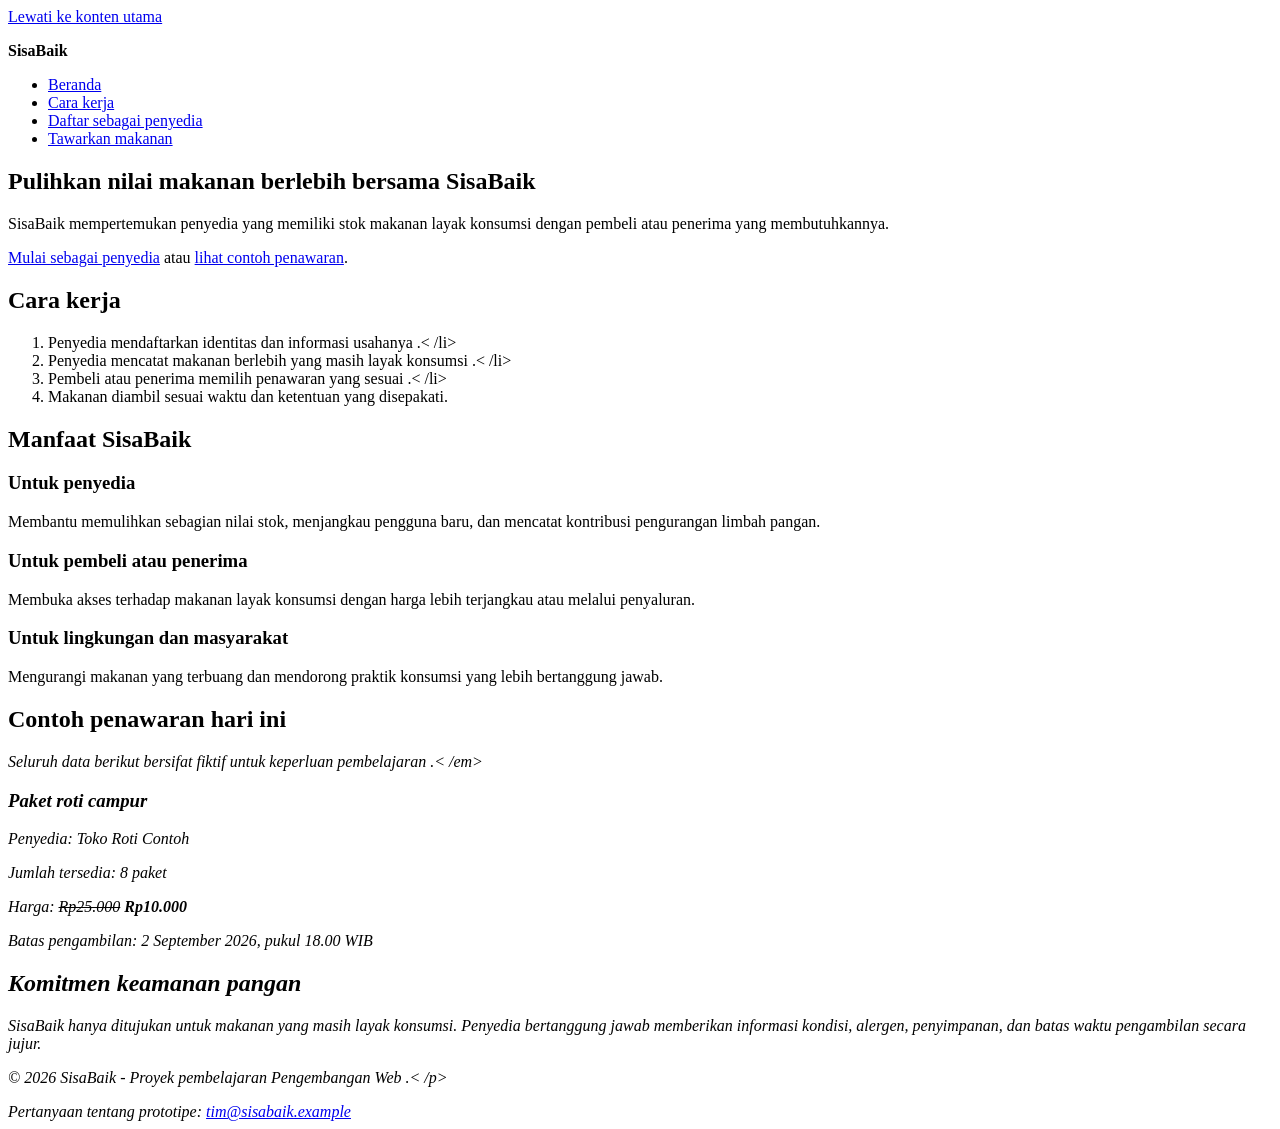
==== index.html @ ed5faccb "feat: add semantic SisaBaik information page" ====
<! doctype html>
<html lang="id">
<head>
<meta charset="utf-8">
<meta name="viewport" content="width=device-width, initial-scale=1">
<meta
name="description"
content="SisaBaik membantu penyedia menawarkan makanan berlebih agar tetap bernilai, terjangkau, dan tidak
terbuang."
>
<title>Beranda | SisaBaik</title>
</head>
<body>
<a href="#konten-utama">Lewati ke konten utama</a>

<header>
<p><strong>SisaBaik</strong></p>
<nav aria-label="Navigasi utama">
<ul>
<li><a href="index.html" aria-current="page">Beranda</a></li>
<li><a href="#cara-kerja">Cara kerja</a></li>
<li><a href="daftar-penyedia.html">Daftar sebagai penyedia</a></li>
<li><a href="tawarkan-makanan.html">Tawarkan makanan</a></li>
</ul>
</nav>
</header>

<main id="konten-utama" tabindex="-1">
<section aria-labelledby="judul-utama">
<h1 id="judul-utama">Pulihkan nilai makanan berlebih bersama SisaBaik</h1>
<p>
SisaBaik mempertemukan penyedia yang memiliki stok makanan layak
konsumsi dengan pembeli atau penerima yang membutuhkannya.
</p>
<a href="daftar-penyedia.html">Mulai sebagai penyedia</a>
atau
<a href="#penawaran-contoh">lihat contoh penawaran</a>.
</p>
</section>

<section id="cara-kerja" aria-labelledby="judul-cara-kerja">
<h2 id="judul-cara-kerja">Cara kerja</h2>
<ol>
<li>Penyedia mendaftarkan identitas dan informasi usahanya .< /li>
<li>Penyedia mencatat makanan berlebih yang masih layak konsumsi .< /li>
<li>Pembeli atau penerima memilih penawaran yang sesuai .< /li>
<li>Makanan diambil sesuai waktu dan ketentuan yang disepakati. </li>
</ol>
</section>

<section aria-labelledby="judul-manfaat">
<h2 id="judul-manfaat">Manfaat SisaBaik</h2>

<article>
<h3>Untuk penyedia</h3>
<p>
Membantu memulihkan sebagian nilai stok, menjangkau pengguna baru,
dan mencatat kontribusi pengurangan limbah pangan.
</p>
</article>

<article>
<h3>Untuk pembeli atau penerima</h3>
<p>
Membuka akses terhadap makanan layak konsumsi dengan harga lebih
terjangkau atau melalui penyaluran.
</p>
</article>

<article>
<h3>Untuk lingkungan dan masyarakat</h3>
<p>
Mengurangi makanan yang terbuang dan mendorong praktik konsumsi
yang lebih bertanggung jawab.
</p>
</article>
</section>

<section id="penawaran-contoh" aria-labelledby="judul-penawaran">
<h2 id="judul-penawaran">Contoh penawaran hari ini</h2>
<p><em>Seluruh data berikut bersifat fiktif untuk keperluan pembelajaran .< /em></p>

<article>
<h3>Paket roti campur</h3>
<p>Penyedia: Toko Roti Contoh</p>
<p>Jumlah tersedia: <data value="8">8 paket</data></p>
<p>Harga: <del>Rp25.000</del> <strong>Rp10.000</strong></p>
<p>
Batas pengambilan:
<time datetime="2026-09-02T18:00:00+07:00">
2 September 2026, pukul 18.00 WIB
</time>
</p>
</article>
</section>

<section aria-labelledby="judul-keamanan">
<h2 id="judul-keamanan">Komitmen keamanan pangan</h2>
<p>
    SisaBaik hanya ditujukan untuk makanan yang masih layak konsumsi.
Penyedia bertanggung jawab memberikan informasi kondisi, alergen,
penyimpanan, dan batas waktu pengambilan secara jujur.
</p>
</section>
</main>

<footer>
<p>&copy; 2026 SisaBaik - Proyek pembelajaran Pengembangan Web .< /p>
<address>
Pertanyaan tentang prototipe:
<a href="mailto:tim@sisabaik.example">tim@sisabaik.example</a>
</address>
</footer>
</body>
</html>
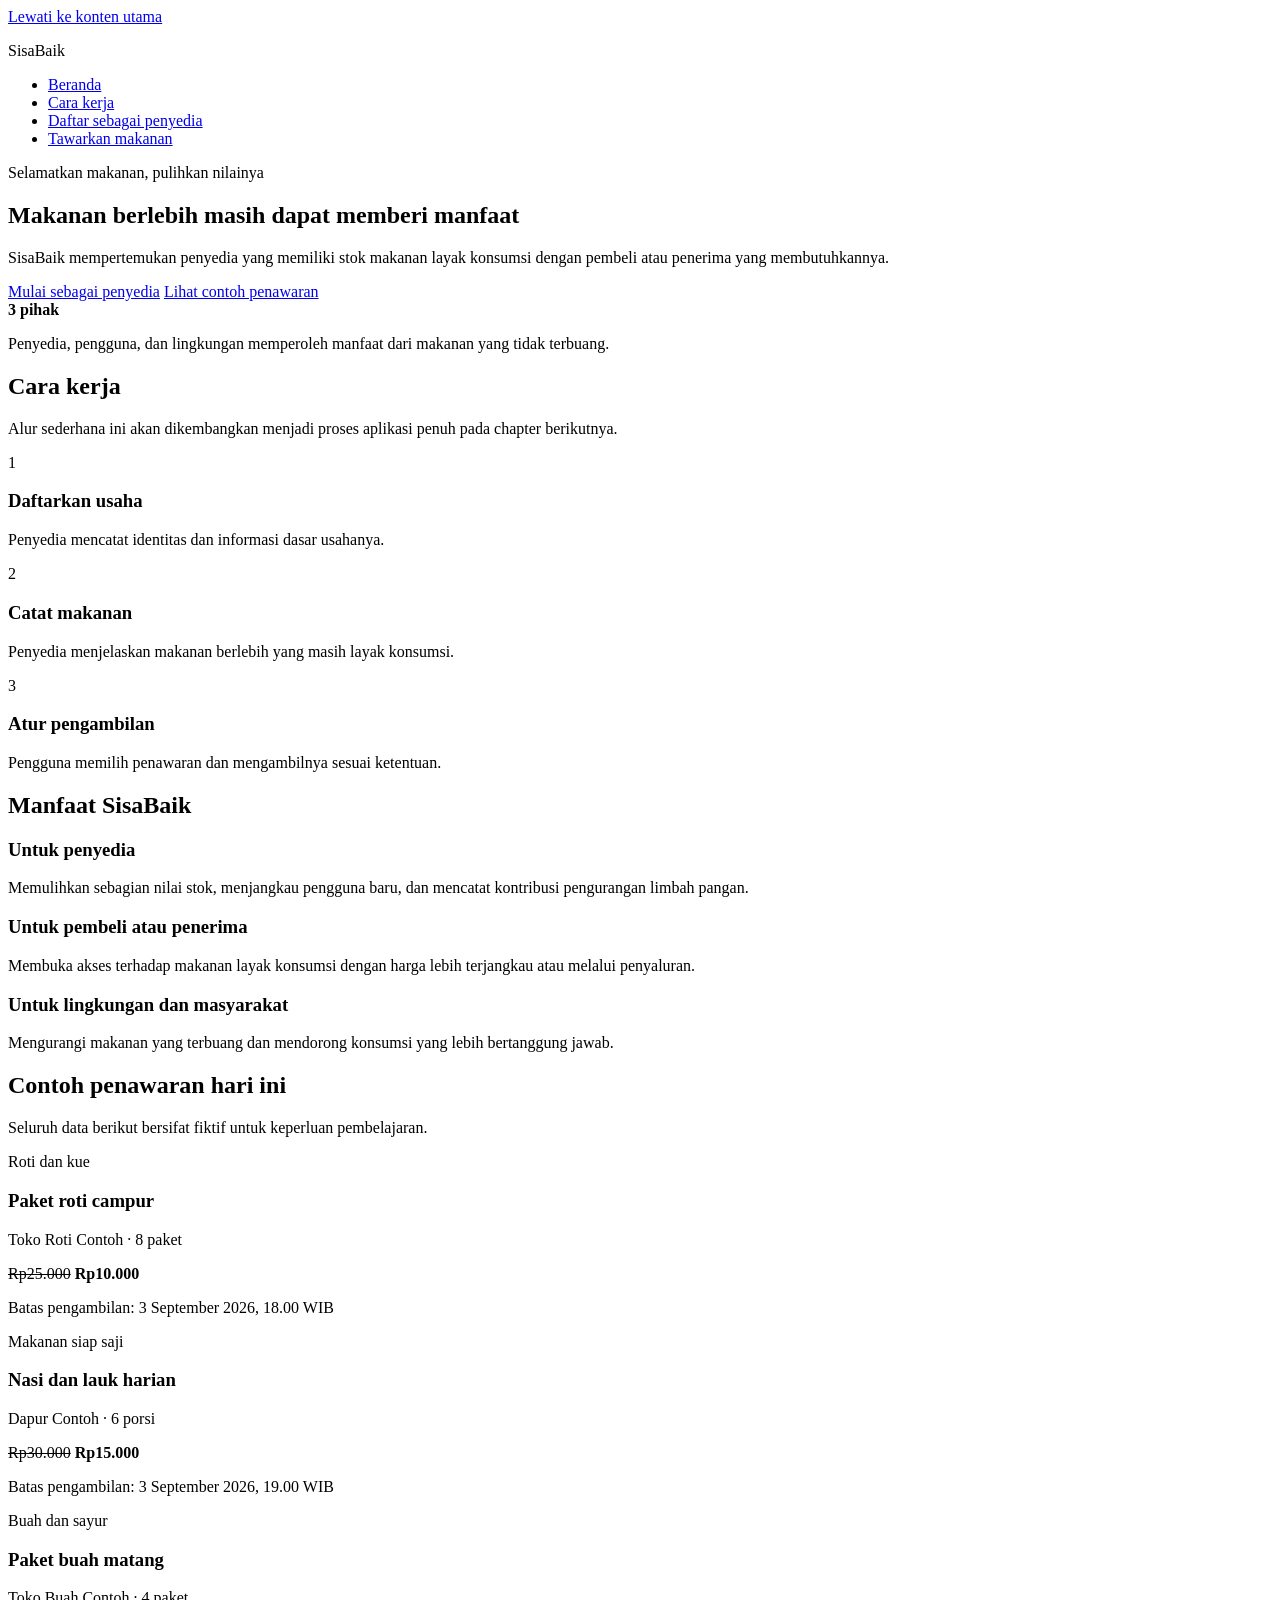
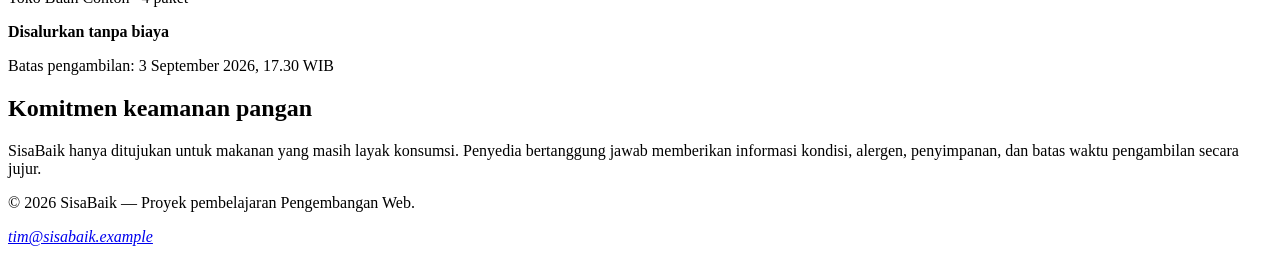
==== commit b106f177: "style: apply responsive layout to SisaBaik pages" ====
--- a/index.html
+++ b/index.html
@@ -1,115 +1,148 @@
-<! doctype html>
+<!doctype html>
 <html lang="id">
-<head>
-<meta charset="utf-8">
-<meta name="viewport" content="width=device-width, initial-scale=1">
-<meta
-name="description"
-content="SisaBaik membantu penyedia menawarkan makanan berlebih agar tetap bernilai, terjangkau, dan tidak
-terbuang."
->
-<title>Beranda | SisaBaik</title>
-</head>
-<body>
-<a href="#konten-utama">Lewati ke konten utama</a>
-
-<header>
-<p><strong>SisaBaik</strong></p>
-<nav aria-label="Navigasi utama">
-<ul>
-<li><a href="index.html" aria-current="page">Beranda</a></li>
-<li><a href="#cara-kerja">Cara kerja</a></li>
-<li><a href="daftar-penyedia.html">Daftar sebagai penyedia</a></li>
-<li><a href="tawarkan-makanan.html">Tawarkan makanan</a></li>
-</ul>
-</nav>
-</header>
-
-<main id="konten-utama" tabindex="-1">
-<section aria-labelledby="judul-utama">
-<h1 id="judul-utama">Pulihkan nilai makanan berlebih bersama SisaBaik</h1>
-<p>
-SisaBaik mempertemukan penyedia yang memiliki stok makanan layak
-konsumsi dengan pembeli atau penerima yang membutuhkannya.
-</p>
-<a href="daftar-penyedia.html">Mulai sebagai penyedia</a>
-atau
-<a href="#penawaran-contoh">lihat contoh penawaran</a>.
-</p>
-</section>
-
-<section id="cara-kerja" aria-labelledby="judul-cara-kerja">
-<h2 id="judul-cara-kerja">Cara kerja</h2>
-<ol>
-<li>Penyedia mendaftarkan identitas dan informasi usahanya .< /li>
-<li>Penyedia mencatat makanan berlebih yang masih layak konsumsi .< /li>
-<li>Pembeli atau penerima memilih penawaran yang sesuai .< /li>
-<li>Makanan diambil sesuai waktu dan ketentuan yang disepakati. </li>
-</ol>
-</section>
-
-<section aria-labelledby="judul-manfaat">
-<h2 id="judul-manfaat">Manfaat SisaBaik</h2>
-
-<article>
-<h3>Untuk penyedia</h3>
-<p>
-Membantu memulihkan sebagian nilai stok, menjangkau pengguna baru,
-dan mencatat kontribusi pengurangan limbah pangan.
-</p>
-</article>
-
-<article>
-<h3>Untuk pembeli atau penerima</h3>
-<p>
-Membuka akses terhadap makanan layak konsumsi dengan harga lebih
-terjangkau atau melalui penyaluran.
-</p>
-</article>
-
-<article>
-<h3>Untuk lingkungan dan masyarakat</h3>
-<p>
-Mengurangi makanan yang terbuang dan mendorong praktik konsumsi
-yang lebih bertanggung jawab.
-</p>
-</article>
-</section>
-
-<section id="penawaran-contoh" aria-labelledby="judul-penawaran">
-<h2 id="judul-penawaran">Contoh penawaran hari ini</h2>
-<p><em>Seluruh data berikut bersifat fiktif untuk keperluan pembelajaran .< /em></p>
-
-<article>
-<h3>Paket roti campur</h3>
-<p>Penyedia: Toko Roti Contoh</p>
-<p>Jumlah tersedia: <data value="8">8 paket</data></p>
-<p>Harga: <del>Rp25.000</del> <strong>Rp10.000</strong></p>
-<p>
-Batas pengambilan:
-<time datetime="2026-09-02T18:00:00+07:00">
-2 September 2026, pukul 18.00 WIB
-</time>
-</p>
-</article>
-</section>
-
-<section aria-labelledby="judul-keamanan">
-<h2 id="judul-keamanan">Komitmen keamanan pangan</h2>
-<p>
-    SisaBaik hanya ditujukan untuk makanan yang masih layak konsumsi.
-Penyedia bertanggung jawab memberikan informasi kondisi, alergen,
-penyimpanan, dan batas waktu pengambilan secara jujur.
-</p>
-</section>
-</main>
-
-<footer>
-<p>&copy; 2026 SisaBaik - Proyek pembelajaran Pengembangan Web .< /p>
-<address>
-Pertanyaan tentang prototipe:
-<a href="mailto:tim@sisabaik.example">tim@sisabaik.example</a>
-</address>
-</footer>
-</body>
+ <head>
+ <meta charset="utf-8">
+ <meta name="viewport" content="width=device-width, initial-scale=1">
+ <meta name="description" content="SisaBaik membantu penyedia menawarkan makanan berlebih agar tetap bernilai,
+terjangkau, dan tidak terbuang.">
+ <title>Beranda | SisaBaik</title>
+ <link rel="stylesheet" href="styles.css">
+ </head>
+ <body>
+ <a class="skip-link" href="#konten-utama">Lewati ke konten utama</a>
+ <header class="site-header">
+ <div class="container header-layout">
+ <p class="brand">SisaBaik</p>
+ <nav aria-label="Navigasi utama">
+ <ul class="nav-list">
+ <li><a href="index.html" aria-current="page">Beranda</a></li>
+ <li><a href="#cara-kerja">Cara kerja</a></li>
+ <li><a href="daftar-penyedia.html">Daftar sebagai penyedia</a></li>
+ <li><a href="tawarkan-makanan.html">Tawarkan makanan</a></li>
+ </ul>
+ </nav>
+ </div>
+ </header>
+ <main id="konten-utama" tabindex="-1">
+ <section class="hero" aria-labelledby="judul-utama">
+ <div class="container hero-layout">
+ <div>
+ <p class="eyebrow">Selamatkan makanan, pulihkan nilainya</p>
+ <h1 id="judul-utama">Makanan berlebih masih dapat memberi manfaat</h1>
+ <p class="lead">SisaBaik mempertemukan penyedia yang memiliki stok makanan layak konsumsi dengan pembeli
+atau penerima yang membutuhkannya.</p>
+ <div class="button-group">
+ <a class="button" href="daftar-penyedia.html">Mulai sebagai penyedia</a>
+ <a class="button button-secondary" href="#penawaran-contoh">Lihat contoh penawaran</a>
+ </div>
+ </div>
+ <aside class="hero-panel" aria-label="Ringkasan manfaat SisaBaik">
+ <strong>3 pihak</strong>
+ <p>Penyedia, pengguna, dan lingkungan memperoleh manfaat dari makanan yang tidak terbuang.</p>
+ </aside>
+ </div>
+ </section>
+ <section class="section" id="cara-kerja" aria-labelledby="judul-cara-kerja">
+ <div class="container">
+ <h2 id="judul-cara-kerja">Cara kerja</h2>
+ <p class="section-intro">Alur sederhana ini akan dikembangkan menjadi proses aplikasi penuh pada chapter
+berikutnya.</p>
+ <div class="steps-grid">
+ <article class="card">
+ <span class="step-number" aria-hidden="true">1</span>
+ <h3>Daftarkan usaha</h3>
+ <p>Penyedia mencatat identitas dan informasi dasar usahanya.</p>
+ </article>
+ <article class="card">
+ <span class="step-number" aria-hidden="true">2</span>
+ <h3>Catat makanan</h3>
+ <p>Penyedia menjelaskan makanan berlebih yang masih layak konsumsi.</p>
+ </article>
+ <article class="card">
+ <span class="step-number" aria-hidden="true">3</span>
+ <h3>Atur pengambilan</h3>
+ <p>Pengguna memilih penawaran dan mengambilnya sesuai ketentuan.</p>
+ </article>
+ </div>
+ </div>
+ </section>
+ <section class="section section-alt" aria-labelledby="judul-manfaat">
+ <div class="container">
+ <h2 id="judul-manfaat">Manfaat SisaBaik</h2>
+ <div class="benefit-grid">
+ <article class="card">
+ <h3>Untuk penyedia</h3>
+ <p>Memulihkan sebagian nilai stok, menjangkau pengguna baru, dan mencatat kontribusi pengurangan limbah
+pangan.</p>
+ </article>
+ <article class="card">
+ <h3>Untuk pembeli atau penerima</h3>
+ <p>Membuka akses terhadap makanan layak konsumsi dengan harga lebih terjangkau atau melalui
+penyaluran.</p>
+ </article>
+ <article class="card">
+ <h3>Untuk lingkungan dan masyarakat</h3>
+ <p>Mengurangi makanan yang terbuang dan mendorong konsumsi yang lebih bertanggung jawab.</p>
+ </article>
+ </div>
+ </div>
+ </section>
+ <section class="section" id="penawaran-contoh" aria-labelledby="judul-penawaran">
+ <div class="container">
+ <h2 id="judul-penawaran">Contoh penawaran hari ini</h2>
+ <p class="section-intro">Seluruh data berikut bersifat fiktif untuk keperluan pembelajaran.</p>
+ <div class="offer-grid">
+ <article class="offer-card">
+ <div class="offer-card__visual" aria-hidden="true"></div>
+ <div class="offer-card__content">
+ <span class="badge">Roti dan kue</span>
+ <h3>Paket roti campur</h3>
+ <p class="offer-card__meta">Toko Roti Contoh · <data value="8">8 paket</data></p>
+ <p class="offer-card__price"><del>Rp25.000</del> <strong>Rp10.000</strong></p>
+ <p>Batas pengambilan: <time datetime="2026-09-03T18:00:00+07:00">3 September 2026, 18.00
+WIB</time></p>
+ </div>
+ </article>
+ <article class="offer-card">
+ <div class="offer-card__visual" aria-hidden="true"></div>
+ <div class="offer-card__content">
+ <span class="badge">Makanan siap saji</span>
+ <h3>Nasi dan lauk harian</h3>
+ <p class="offer-card__meta">Dapur Contoh · <data value="6">6 porsi</data></p>
+ <p class="offer-card__price"><del>Rp30.000</del> <strong>Rp15.000</strong></p>
+ <p>Batas pengambilan: <time datetime="2026-09-03T19:00:00+07:00">3 September 2026, 19.00
+WIB</time></p>
+ </div>
+ </article>
+ <article class="offer-card">
+ <div class="offer-card__visual" aria-hidden="true"></div>
+ <div class="offer-card__content">
+ <span class="badge">Buah dan sayur</span>
+ <h3>Paket buah matang</h3>
+ <p class="offer-card__meta">Toko Buah Contoh · <data value="4">4 paket</data></p>
+ <p class="offer-card__price"><strong>Disalurkan tanpa biaya</strong></p>
+ <p>Batas pengambilan: <time datetime="2026-09-03T17:30:00+07:00">3 September 2026, 17.30
+WIB</time></p>
+ </div>
+ </article>
+ </div>
+ </div>
+ </section>
+ <section class="section section-alt" aria-labelledby="judul-keamanan">
+ <div class="container">
+ <div class="notice">
+ <h2 id="judul-keamanan">Komitmen keamanan pangan</h2>
+ <p>SisaBaik hanya ditujukan untuk makanan yang masih layak konsumsi. Penyedia bertanggung jawab memberikan
+informasi kondisi, alergen, penyimpanan, dan batas waktu pengambilan secara jujur.</p>
+ </div>
+ </div>
+ </section>
+ </main>
+ <footer class="site-footer">
+ <div class="container footer-layout">
+ <p>&copy; 2026 SisaBaik — Proyek pembelajaran Pengembangan Web.</p>
+ <address><a href="mailto:tim@sisabaik.example">tim@sisabaik.example</a></address>
+ </div>
+ </footer>
+ </body>
 </html>
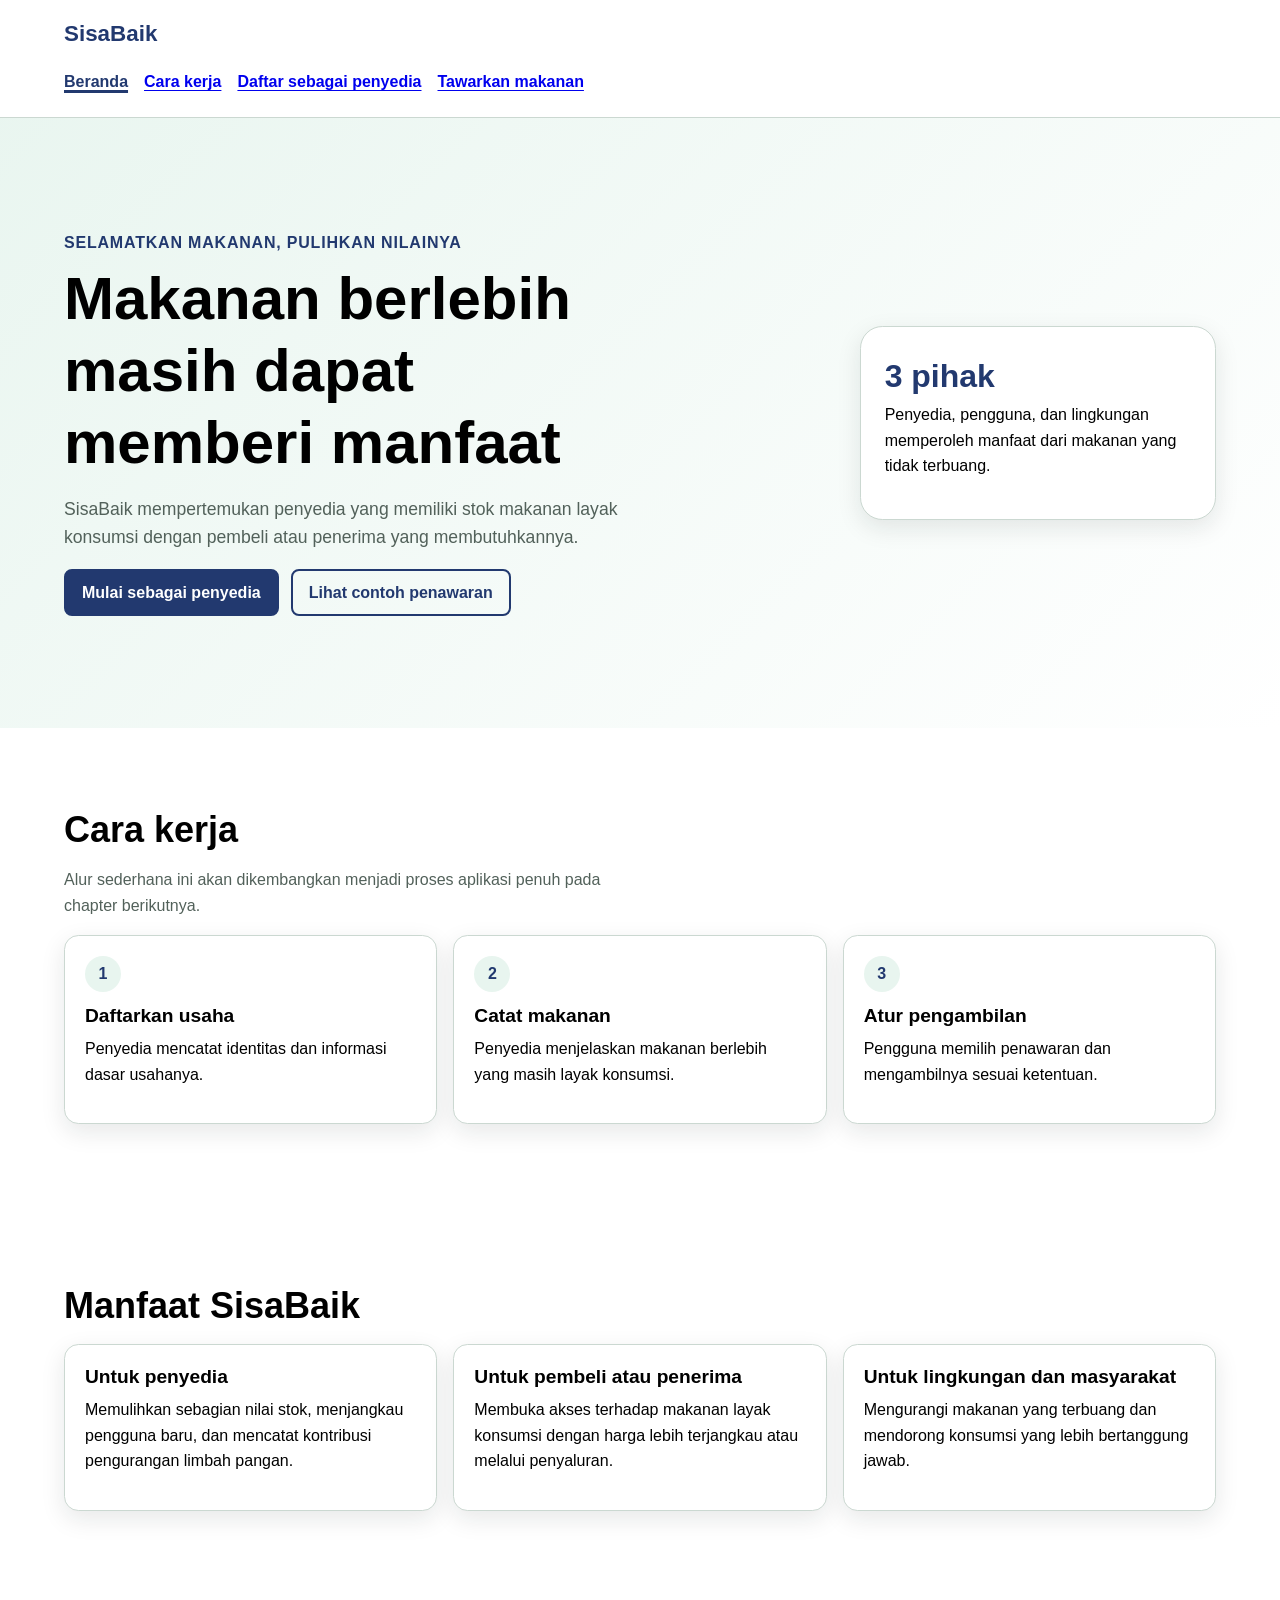
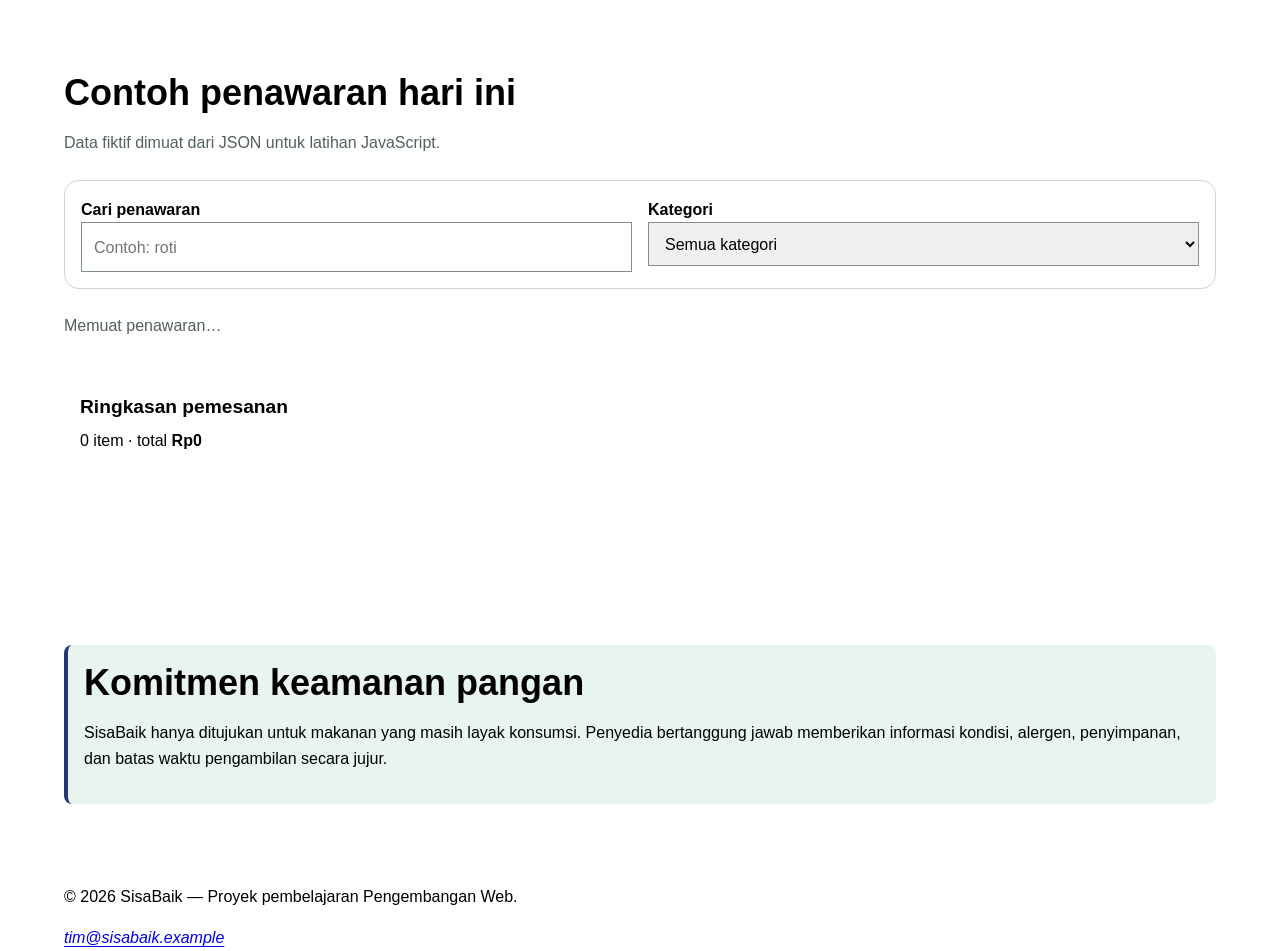
==== commit 180bb032: "feat: add JSON-powered offer catalog" ====
--- a/index.html
+++ b/index.html
@@ -1,148 +1,137 @@
-<!doctype html>
-<html lang="id">
- <head>
- <meta charset="utf-8">
- <meta name="viewport" content="width=device-width, initial-scale=1">
- <meta name="description" content="SisaBaik membantu penyedia menawarkan makanan berlebih agar tetap bernilai,
-terjangkau, dan tidak terbuang.">
- <title>Beranda | SisaBaik</title>
- <link rel="stylesheet" href="styles.css">
- </head>
- <body>
- <a class="skip-link" href="#konten-utama">Lewati ke konten utama</a>
- <header class="site-header">
- <div class="container header-layout">
- <p class="brand">SisaBaik</p>
- <nav aria-label="Navigasi utama">
- <ul class="nav-list">
- <li><a href="index.html" aria-current="page">Beranda</a></li>
- <li><a href="#cara-kerja">Cara kerja</a></li>
- <li><a href="daftar-penyedia.html">Daftar sebagai penyedia</a></li>
- <li><a href="tawarkan-makanan.html">Tawarkan makanan</a></li>
- </ul>
- </nav>
- </div>
- </header>
- <main id="konten-utama" tabindex="-1">
- <section class="hero" aria-labelledby="judul-utama">
- <div class="container hero-layout">
- <div>
- <p class="eyebrow">Selamatkan makanan, pulihkan nilainya</p>
- <h1 id="judul-utama">Makanan berlebih masih dapat memberi manfaat</h1>
- <p class="lead">SisaBaik mempertemukan penyedia yang memiliki stok makanan layak konsumsi dengan pembeli
-atau penerima yang membutuhkannya.</p>
- <div class="button-group">
- <a class="button" href="daftar-penyedia.html">Mulai sebagai penyedia</a>
- <a class="button button-secondary" href="#penawaran-contoh">Lihat contoh penawaran</a>
- </div>
- </div>
- <aside class="hero-panel" aria-label="Ringkasan manfaat SisaBaik">
- <strong>3 pihak</strong>
- <p>Penyedia, pengguna, dan lingkungan memperoleh manfaat dari makanan yang tidak terbuang.</p>
- </aside>
- </div>
- </section>
- <section class="section" id="cara-kerja" aria-labelledby="judul-cara-kerja">
- <div class="container">
- <h2 id="judul-cara-kerja">Cara kerja</h2>
- <p class="section-intro">Alur sederhana ini akan dikembangkan menjadi proses aplikasi penuh pada chapter
-berikutnya.</p>
- <div class="steps-grid">
- <article class="card">
- <span class="step-number" aria-hidden="true">1</span>
- <h3>Daftarkan usaha</h3>
- <p>Penyedia mencatat identitas dan informasi dasar usahanya.</p>
- </article>
- <article class="card">
- <span class="step-number" aria-hidden="true">2</span>
- <h3>Catat makanan</h3>
- <p>Penyedia menjelaskan makanan berlebih yang masih layak konsumsi.</p>
- </article>
- <article class="card">
- <span class="step-number" aria-hidden="true">3</span>
- <h3>Atur pengambilan</h3>
- <p>Pengguna memilih penawaran dan mengambilnya sesuai ketentuan.</p>
- </article>
- </div>
- </div>
- </section>
- <section class="section section-alt" aria-labelledby="judul-manfaat">
- <div class="container">
- <h2 id="judul-manfaat">Manfaat SisaBaik</h2>
- <div class="benefit-grid">
- <article class="card">
- <h3>Untuk penyedia</h3>
- <p>Memulihkan sebagian nilai stok, menjangkau pengguna baru, dan mencatat kontribusi pengurangan limbah
-pangan.</p>
- </article>
- <article class="card">
- <h3>Untuk pembeli atau penerima</h3>
- <p>Membuka akses terhadap makanan layak konsumsi dengan harga lebih terjangkau atau melalui
-penyaluran.</p>
- </article>
- <article class="card">
- <h3>Untuk lingkungan dan masyarakat</h3>
- <p>Mengurangi makanan yang terbuang dan mendorong konsumsi yang lebih bertanggung jawab.</p>
- </article>
- </div>
- </div>
- </section>
- <section class="section" id="penawaran-contoh" aria-labelledby="judul-penawaran">
- <div class="container">
- <h2 id="judul-penawaran">Contoh penawaran hari ini</h2>
- <p class="section-intro">Seluruh data berikut bersifat fiktif untuk keperluan pembelajaran.</p>
- <div class="offer-grid">
- <article class="offer-card">
- <div class="offer-card__visual" aria-hidden="true"></div>
- <div class="offer-card__content">
- <span class="badge">Roti dan kue</span>
- <h3>Paket roti campur</h3>
- <p class="offer-card__meta">Toko Roti Contoh · <data value="8">8 paket</data></p>
- <p class="offer-card__price"><del>Rp25.000</del> <strong>Rp10.000</strong></p>
- <p>Batas pengambilan: <time datetime="2026-09-03T18:00:00+07:00">3 September 2026, 18.00
-WIB</time></p>
- </div>
- </article>
- <article class="offer-card">
- <div class="offer-card__visual" aria-hidden="true"></div>
- <div class="offer-card__content">
- <span class="badge">Makanan siap saji</span>
- <h3>Nasi dan lauk harian</h3>
- <p class="offer-card__meta">Dapur Contoh · <data value="6">6 porsi</data></p>
- <p class="offer-card__price"><del>Rp30.000</del> <strong>Rp15.000</strong></p>
- <p>Batas pengambilan: <time datetime="2026-09-03T19:00:00+07:00">3 September 2026, 19.00
-WIB</time></p>
- </div>
- </article>
- <article class="offer-card">
- <div class="offer-card__visual" aria-hidden="true"></div>
- <div class="offer-card__content">
- <span class="badge">Buah dan sayur</span>
- <h3>Paket buah matang</h3>
- <p class="offer-card__meta">Toko Buah Contoh · <data value="4">4 paket</data></p>
- <p class="offer-card__price"><strong>Disalurkan tanpa biaya</strong></p>
- <p>Batas pengambilan: <time datetime="2026-09-03T17:30:00+07:00">3 September 2026, 17.30
-WIB</time></p>
- </div>
- </article>
- </div>
- </div>
- </section>
- <section class="section section-alt" aria-labelledby="judul-keamanan">
- <div class="container">
- <div class="notice">
- <h2 id="judul-keamanan">Komitmen keamanan pangan</h2>
- <p>SisaBaik hanya ditujukan untuk makanan yang masih layak konsumsi. Penyedia bertanggung jawab memberikan
-informasi kondisi, alergen, penyimpanan, dan batas waktu pengambilan secara jujur.</p>
- </div>
- </div>
- </section>
- </main>
- <footer class="site-footer">
- <div class="container footer-layout">
- <p>&copy; 2026 SisaBaik — Proyek pembelajaran Pengembangan Web.</p>
- <address><a href="mailto:tim@sisabaik.example">tim@sisabaik.example</a></address>
- </div>
- </footer>
- </body>
-</html>+<!doctype html> 
+<html lang="id"> 
+  <head> 
+
+<meta charset="utf-8"> 
+<meta name="viewport" content="width=device-width, initial-scale=1"> 
+<meta name="description" content="SisaBaik membantu penyedia menawarkan makanan berlebih agar tetap bernilai, terjangkau, dan tidak terbuang."> 
+<title>Beranda | SisaBaik</title> 
+<link rel="stylesheet" href="styles.css"> 
+<script src="app.js" defer></script> 
+</head> 
+<body> 
+<a class="skip-link" href="#konten-utama">Lewati ke konten utama</a> 
+ 
+<header class="site-header"> 
+<div class="container header-layout"> 
+<p class="brand">SisaBaik</p> 
+<nav aria-label="Navigasi utama"> 
+<ul class="nav-list"> 
+    <li><a href="index.html" aria-current="page">Beranda</a></li> 
+    <li><a href="#cara-kerja">Cara kerja</a></li> 
+    <li><a href="daftar-penyedia.html">Daftar sebagai penyedia</a></li> 
+    <li><a href="tawarkan-makanan.html">Tawarkan makanan</a></li> 
+    </ul> 
+    </nav> 
+    </div> 
+    </header> 
+ 
+<main id="konten-utama" tabindex="-1"> 
+<section class="hero" aria-labelledby="judul-utama"> 
+<div class="container hero-layout"> 
+    <div> 
+    <p class="eyebrow">Selamatkan makanan, pulihkan nilainya</p> 
+    <h1 id="judul-utama">Makanan berlebih masih dapat memberi manfaat</h1> 
+    <p class="lead">SisaBaik mempertemukan penyedia yang memiliki stok makanan layak konsumsi dengan pembeli atau penerima yang membutuhkannya.</p> 
+    <div class="button-group"> 
+    <a class="button" href="daftar-penyedia.html">Mulai sebagai penyedia</a> <a class="button button-secondary" href="#penawaran-contoh">Lihat contoh penawaran</a> 
+    </div> 
+    </div> 
+    <aside class="hero-panel" aria-label="Ringkasan manfaat SisaBaik"> 
+    <strong>3 pihak</strong> 
+    <p>Penyedia, pengguna, dan lingkungan memperoleh manfaat dari makanan yang tidak terbuang.</p> 
+    </aside> 
+    </div> 
+    </section> 
+ 
+<section class="section" id="cara-kerja" aria-labelledby="judul-cara-kerja"> 
+<div class="container"> 
+    <h2 id="judul-cara-kerja">Cara kerja</h2> 
+    <p class="section-intro">Alur sederhana ini akan dikembangkan menjadi proses aplikasi penuh pada chapter berikutnya.</p> 
+    <div class="steps-grid"> 
+    <article class="card"> 
+    <span class="step-number" aria-hidden="true">1</span> 
+    <h3>Daftarkan usaha</h3> 
+    <p>Penyedia mencatat identitas dan informasi dasar usahanya.</p> 
+    </article> 
+    <article class="card"> 
+    <span class="step-number" aria-hidden="true">2</span> 
+    <h3>Catat makanan</h3> 
+    <p>Penyedia menjelaskan makanan berlebih yang masih layak konsumsi.</p> 
+    </article> 
+    <article class="card"> 
+    <span class="step-number" aria-hidden="true">3</span> 
+    <h3>Atur pengambilan</h3> 
+    <p>Pengguna memilih penawaran dan mengambilnya sesuai ketentuan.</p> 
+    </article> 
+    </div> 
+</div> 
+</section> 
+ 
+<section class="section section-alt" aria-labelledby="judul-manfaat"> 
+<div class="container"> 
+    <h2 id="judul-manfaat">Manfaat SisaBaik</h2> 
+    <div class="benefit-grid"> 
+    <article class="card"> 
+    <h3>Untuk penyedia</h3> 
+    <p>Memulihkan sebagian nilai stok, menjangkau pengguna baru, dan mencatat kontribusi pengurangan limbah pangan.</p> 
+    </article> 
+    <article class="card"> 
+    <h3>Untuk pembeli atau penerima</h3> 
+    <p>Membuka akses terhadap makanan layak konsumsi dengan harga lebih terjangkau atau melalui penyaluran.</p> 
+    </article> 
+    <article class="card"> 
+    <h3>Untuk lingkungan dan masyarakat</h3> 
+    <p>Mengurangi makanan yang terbuang dan mendorong konsumsi yang lebih bertanggung jawab.</p> 
+    </article> 
+    </div> 
+    </div> 
+</section> 
+ 
+<section class="section" id="penawaran-contoh" aria-labelledby="judul-penawaran"> 
+<div class="container"> 
+<h2 id="judul-penawaran">Contoh penawaran hari ini</h2> 
+<p class="section-intro">Data fiktif dimuat dari JSON untuk latihan JavaScript.</p> 
+<form class="filter-panel" id="filter-form" role="search"> 
+    <p> 
+    <label for="kata-kunci">Cari penawaran</label><br> 
+    <input id="kata-kunci" name="kata_kunci" type="search" placeholder="Contoh: roti"> 
+    </p> 
+    <p> 
+    <label for="filter-kategori">Kategori</label><br> 
+    <select id="filter-kategori" name="kategori"> 
+    <option value="semua">Semua kategori</option> 
+    <option value="makanan-siap-saji">Makanan siap saji</option> 
+    <option value="roti-kue">Roti dan kue</option> 
+    <option value="buah-sayur">Buah dan sayur</option> 
+    </select> 
+    </p> 
+    </form> 
+    <p id="status-katalog" class="status-message" role="status" aria-live="polite">Memuat penawaran…</p> 
+    <div class="offer-grid" id="daftar-penawaran"></div> 
+    <aside class="cart-summary" aria-labelledby="judul-ringkasan"> 
+    <h3 id="judul-ringkasan">Ringkasan pemesanan</h3> 
+    <p><span id="jumlah-item">0</span> item · total <strong id="total-pesanan">Rp0</strong></p> 
+    </aside> 
+    </div> 
+    </div> 
+    </section> 
+ 
+<section class="section section-alt" aria-labelledby="judul-keamanan"> 
+<div class="container"> 
+<div class="notice"> 
+<h2 id="judul-keamanan">Komitmen keamanan pangan</h2> 
+<p>SisaBaik hanya ditujukan untuk makanan yang masih layak konsumsi. Penyedia bertanggung jawab memberikan informasi kondisi, alergen, penyimpanan, dan batas waktu pengambilan secara jujur.</p> 
+    </div> 
+    </div> 
+    </section> 
+    </main> 
+ 
+    <footer class="site-footer"> 
+    <div class="container footer-layout"> 
+    <p>&copy; 2026 SisaBaik — Proyek pembelajaran Pengembangan Web.</p> 
+    <address><a href="mailto:tim@sisabaik.example">tim@sisabaik.example</a></address> 
+    </div> 
+    </footer> 
+  </body> 
+</html> 
--- a/styles.css
+++ b/styles.css
@@ -0,0 +1,393 @@
+:root {
+ --color-primary: #22396F;
+ --color-primary-dark: #22396F;
+ --color-primary-soft: #e8f5ef;
+ --color-accent: #f2b84b;
+ --color-text: #17211b;
+ --color-muted: #52615a;
+ --color-surface: #ffffff;
+ --color-background: #f5f8f6;
+ --color-border: #cbd8d1;
+ --color-danger: #a52a2a;
+ --shadow-card: 0 0.5rem 1.5rem rgb(23 33 27 / 10%);
+ --radius-small: 0.5rem;
+ --radius-medium: 0.9rem;
+ --radius-large: 1.4rem;
+ --content-width: 72rem;
+}
+*,
+*::before,
+*::after {
+ box-sizing: border
+-box;
+}
+html {
+ scroll-behavior: smooth;
+}
+body {
+ margin: 0;
+ background: var(--color
+-background);
+ color: var(--color
+-text);
+ font-family: Arial, Helvetica, sans
+-serif;
+ font-size: 1rem;
+ line-height: 1.6;
+}
+h1,
+h2,
+h3,
+p {
+ margin-block-start: 0;
+}
+h1,
+h2,
+h3 {
+ line-height: 1.2;
+}
+h1 {
+ max-width: 18ch;
+ margin-block-end: 1rem;
+ font-size: clamp(2rem, 7vw, 3.75rem);
+}
+h2 {
+ margin-block-end: 1rem;
+ font-size: clamp(1.5rem, 4vw, 2.25rem);
+}
+h3 {
+ margin-block-end: 0.6rem;
+ font-size: 1.2rem;
+}
+a {
+ color: var(--color
+-primary
+-dark);
+ text-underline-offset: 0.2em;
+}
+a:hover {text-decoration-thickness: 0.18em;
+}
+:focus-visible {
+ outline: 0.2rem solid var(--color-accent);
+ outline-offset: 0.2rem;
+}
+.skip-link {
+ position: absolute;
+ inset-block-start: 0.5rem;
+ inset-inline-start: 0.5rem;
+ z-index: 100;
+ padding: 0.7rem 1rem;
+ border-radius: var(--radius-small);
+ background: var(--color-text);
+ color: var(--color-surface);
+ transform: translateY(-180%);
+}
+.skip-link:focus {
+ transform: translateY(0);
+}
+.container {
+ width: min(100% - 2rem, var(--content-width));
+ margin-inline: auto;
+}
+.site-header {
+ background: var(--color-surface);
+ border-block-end: 0.0625rem solid var(--color-border);
+}
+.header-layout {
+ display: flex;
+ flex-direction: column;
+ gap: 0.75rem;
+ padding-block: 1rem;
+}
+.brand {
+ margin: 0;
+ color: var(--color-primary-dark);
+ font-size: 1.4rem;
+ font-weight: 700;
+}
+.nav-list {
+ display: flex;
+ flex-wrap: wrap;
+ gap: 0.5rem 1rem;
+ margin: 0;
+ padding: 0;
+ list-style: none;
+}
+.nav-list a {
+ display: inline-block;
+ padding-block: 0.35rem;
+ font-weight: 700;
+}
+.nav-list a[aria-current="page"] {
+ color: var(--color-primary);
+ text-decoration-thickness: 0.2em;
+}
+.hero {
+ padding-block: clamp(3rem, 10vw, 7rem);
+ background:
+ linear-gradient(135deg, rgb(232 245 239 / 95%), rgb(255 255 255 / 92%));
+ }
+.hero-layout {
+ display: grid;
+ gap: 2rem;
+ align-items: center;
+}
+.eyebrow {
+ margin-block-end: 0.5rem;
+ color: var(--color-primary-dark);
+ font-weight: 700;
+ letter-spacing: 0.05em;
+ text-transform: uppercase;
+}
+.lead {
+ max-width: 62ch;
+ color: var(--color-muted);
+ font-size: 1.1rem;
+}
+.hero-panel {
+ padding: 1.5rem;
+ border: 0.0625rem solid var(--color-border);
+ border-radius: var(--radius-large);
+ background: var(--color-surface);
+ box-shadow: var(--shadow-card);
+}
+.hero-panel strong {
+ display: block;
+ color: var(--color-primary-dark);
+ font-size: 2rem;
+}
+.button-group,
+.form-actions {
+ display: flex;
+ flex-wrap: wrap;
+ gap: 0.75rem;
+ align-items: center;
+}
+.button {
+ display: inline-block;
+ padding: 0.75rem 1rem;
+ border: 0.125rem solid var(--color-primary);
+ border-radius: var(--radius-small);
+ background: var(--color-primary);
+ color: var(--color-surface);
+ font: inherit;
+ font-weight: 700;
+ line-height: 1.2;
+ text-decoration: none;
+ cursor: pointer;
+}
+.button:hover {
+ background: var(--color-primary-dark);
+ border-color: var(--color-primary-dark);
+}
+.button-secondary {
+ background: transparent;
+ color: var(--color-primary-dark);
+}
+.section {
+ padding-block: clamp(2.5rem, 7vw, 5rem);
+}
+.section-alt {
+ background: var(--color-surface);
+}
+.section-intro {
+ max-width: 65ch;
+ color: var(--color-muted);
+}
+.steps-grid,
+.benefit-grid,
+.offer-grid {
+ display: grid;
+ grid-template-columns: 1fr;
+ gap: 1rem;
+}
+.card {
+ padding: 1.25rem;
+ border: 0.0625rem solid var(--color-border);
+ border-radius: var(--radius-medium);
+ background: var(--color-surface);
+ box-shadow: var(--shadow-card);
+}
+.step-number {
+ display: inline-grid;
+ width: 2.25rem;
+ height: 2.25rem;
+ margin-block-end: 0.75rem;
+ place-items: center;
+ border-radius: 50%;
+ background: var(--color-primary-soft);
+ color: var(--color-primary-dark);
+ font-weight: 700;
+}
+.offer-card {
+ display: flex;
+ flex-direction: column;
+ overflow: hidden;
+ border: 0.0625rem solid var(--color-border);
+ border-radius: var(--radius-medium);
+ background: var(--color-surface);
+ box-shadow: var(--shadow-card);
+}
+.offer-card__visual {
+ min-height: 8rem;
+ background: linear-gradient(135deg, var(--color-primary), var(--color-primary-dark));
+}
+.offer-card__content {
+ display: flex;
+ flex: 1;
+ flex-direction: column;
+ padding: 1.25rem;
+}
+.offer-card__meta {
+ color: var(--color-muted);
+}
+.offer-card__price {
+ margin-block-start: auto;
+ font-size: 1.15rem;
+}
+.badge {
+ display: inline-block;
+ width: fit-content;
+ margin-block-end: 0.75rem;
+ padding: 0.25rem 0.6rem;
+ border-radius: 999px;
+ background: var(--color-primary-soft);
+ color: var(--color-primary-dark);
+ font-size: 0.85rem;
+ font-weight: 700;
+}
+.notice {
+ padding: 1rem;
+ border-inline-start: 0.3rem solid var(--color-primary);
+ border-radius: var(--radius-small);
+ background: var(--color-primary-soft);
+}
+.page-heading {
+ padding-block: clamp(2.5rem, 7vw, 5rem) 2rem;
+}
+.form-card {
+ max-width: 56rem;
+ margin-block-end: 3rem;
+ padding: clamp(1rem, 4vw, 2rem);
+ border: 0.0625rem solid var(--color-border);
+ border-radius: var(--radius-large);
+ background: var(--color-surface);
+ box-shadow: var(--shadow-card);
+}
+.form-section {
+ margin: 0 0 1.5rem;
+ padding: 1.25rem;
+ border: 0.0625rem solid var(--color-border);
+ border-radius: var(--radius-medium);
+}
+.form
+-section legend {
+ padding-inline: 0.4rem;
+ color: var(--color-primary-dark);
+ font-size: 1.1rem;
+ font-weight: 700;
+}
+label {
+ display: inline
+-block;
+ margin-block-end: 0.35rem;
+ font-weight: 700;
+}
+input,
+select,
+textarea {
+ width: 100%;
+ padding: 0.7rem 0.75rem;
+ border: 0.0625rem solid #809087;
+ border-radius: var(--radius
+-small);
+ background: var(--color
+-surface);
+ color: var(--color
+-text);
+ font: inherit; }
+textarea {
+ resize: vertical; }
+input:focus,
+select:focus,
+textarea:focus {
+ border-color: var(--color
+-primary
+-dark);
+}
+input[type="checkbox"],
+input[type="radio"] {
+ width: 1.1rem;
+ height: 1.1rem;
+ margin: 0.2rem 0 0;
+ accent-color: var(--color
+-primary);
+}
+.required
+-note {
+ color: var(--color
+-muted);
+}
+.site
+-footer {
+ padding-block: 2rem;
+ background: var(--color
+-primary
+-dark);
+ color: var(--color
+-surface);
+}
+.site
+-footer a {
+ color: var(--color
+-surface);
+}
+.footer
+-layout {
+ display: flex;
+ flex-direction: column;
+ gap: 0.5rem; }
+.footer
+-layout p,
+.footer
+-layout address {
+ margin: 0; }
+@media (min-width: 48rem) {
+ .header
+-layout {
+ flex-direction: row;
+ justify-content: space
+-between;
+align-items: center;
+ }
+ .hero-layout {
+ grid-template-columns: minmax(0, 1.5fr) minmax(15rem, 0.7fr);
+ }
+ .steps-grid,
+ .benefit-grid {
+ grid-template-columns: repeat(3, minmax(0, 1fr));
+ }
+ .offer-grid {
+ grid-template-columns: repeat(2, minmax(0, 1fr));
+ }
+ .footer-layout {
+ flex-direction: row;
+ justify-content: space-between;
+ align-items: center;
+ }
+}
+@media (min-width: 68rem) {
+ .offer-grid {
+ grid-template-columns: repeat(3, minmax(0, 1fr));
+ }
+}
+@media (prefers-reduced-motion: reduce) {
+ html {
+ scroll-behavior: auto;
+ }
+}
+.filter-panel { display:grid; gap:1rem; margin-block:1.5rem; padding:1rem; border:0.0625rem solid var(--color-border); border-radius:var(--radius-medium); background:var(--color-surface); } 
+.filter-panel p { margin:0; } 
+.status-message { min-height:1.6em; color:var(--color-muted); } 
+.cart-summary { margin-block-start:1.5rem; padding:1rem; border-radius:var(--radius-medium); background:var(--colorprimary-soft); } 
+.error-message { color:var(--color-danger); font-weight:700; } @media (min-width:48rem) { .filter-panel { grid-template-columns:repeat(2,minmax(0,1fr)); } }
